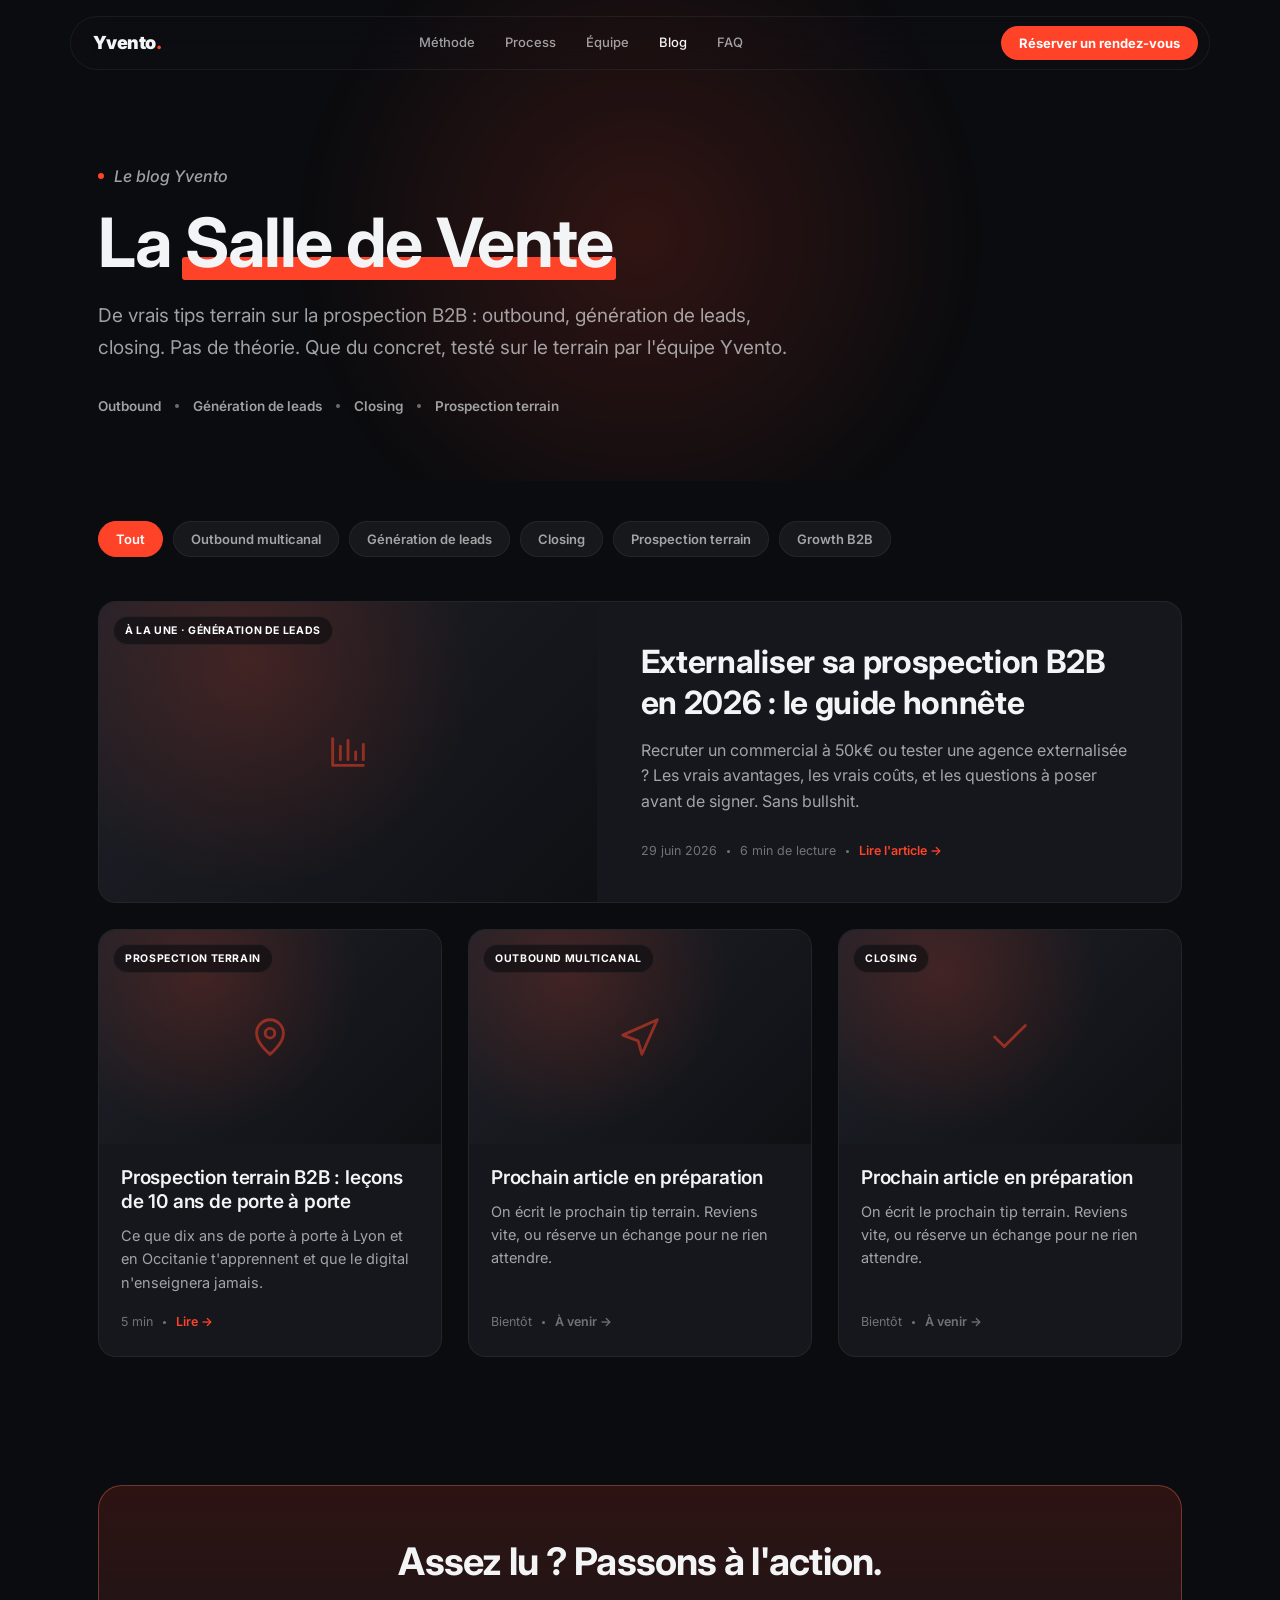
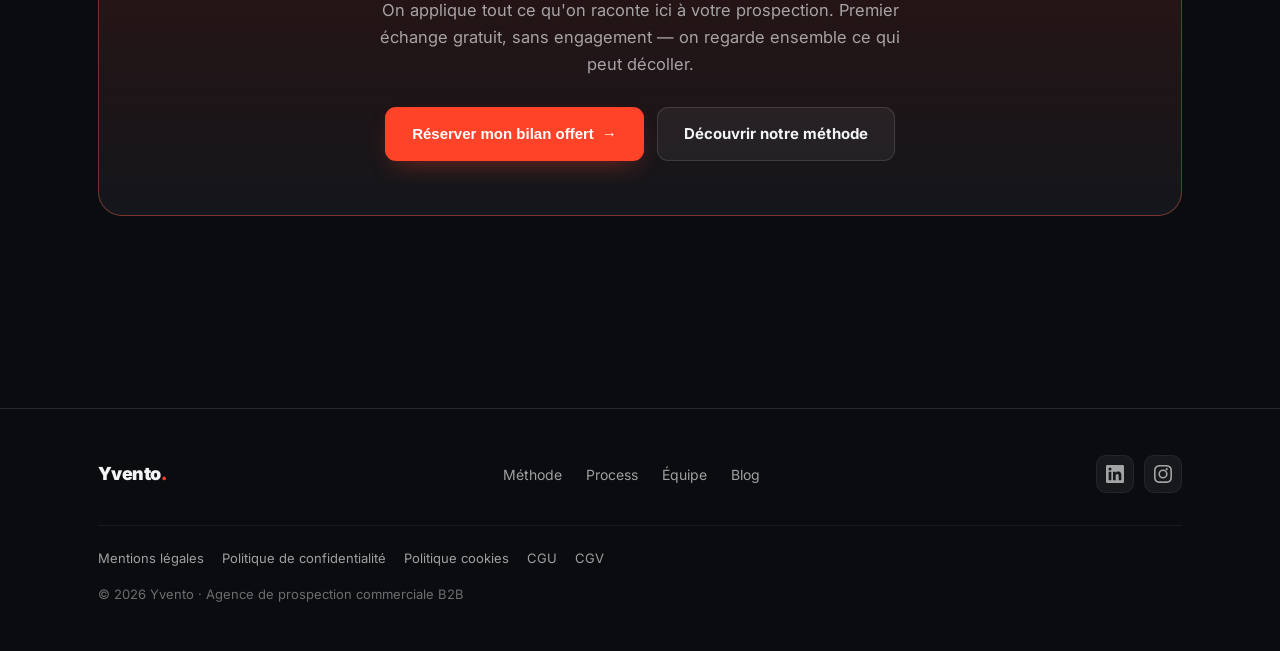
==== blog/index.html @ cb43f42a "Blog « La Salle de Vente » : page /blog/, 2 articles, SEO + liens sociaux - Nouvelle landing blog bl" ====
<!DOCTYPE html>
<html lang="fr" class="no-js">
<head>
<meta charset="UTF-8">
<script>document.documentElement.classList.remove('no-js');</script>
<meta name="viewport" content="width=device-width, initial-scale=1.0">
<link rel="icon" type="image/png" href="../assets/favicon.png">

<!-- ════════ SEO ════════ -->
<title>Blog prospection B2B | Yvento – La Salle de Vente</title>
<meta name="description" content="Ici, de vrais tips terrain sur la prospection B2B : outbound, génération de leads, closing. Pas de théorie. Que du concret. Par l'équipe Yvento.">
<meta name="robots" content="index, follow, max-image-preview:large">
<meta name="author" content="Yvento">
<link rel="canonical" href="https://yvento.fr/blog">

<meta property="og:type" content="website">
<meta property="og:title" content="Blog prospection B2B | Yvento – La Salle de Vente">
<meta property="og:description" content="De vrais tips terrain sur la prospection B2B : outbound, génération de leads, closing. Pas de théorie, que du concret.">
<meta property="og:url" content="https://yvento.fr/blog">
<meta property="og:image" content="https://yvento.fr/assets/favicon.png">
<meta name="twitter:card" content="summary_large_image">

<link rel="preconnect" href="https://fonts.googleapis.com">
<link rel="preconnect" href="https://fonts.gstatic.com" crossorigin>
<link href="https://fonts.googleapis.com/css2?family=Inter:ital,opsz,wght@0,14..32,400;0,14..32,500;0,14..32,600;0,14..32,700;0,14..32,800;0,14..32,900;1,14..32,400;1,14..32,500;1,14..32,600&display=swap" rel="stylesheet">
<link rel="stylesheet" href="../assets/blog.css">

<!-- ════════ Données structurées ════════ -->
<script type="application/ld+json">
{
  "@context": "https://schema.org",
  "@type": "Blog",
  "name": "La Salle de Vente",
  "alternateName": "Blog Yvento",
  "url": "https://yvento.fr/blog",
  "description": "De vrais tips terrain sur la prospection B2B : outbound, génération de leads, closing. Par l'équipe Yvento.",
  "inLanguage": "fr-FR",
  "publisher": {
    "@type": "Organization",
    "name": "Yvento",
    "url": "https://yvento.fr",
    "logo": "https://yvento.fr/assets/favicon.png"
  }
}
</script>
<script type="application/ld+json">
{
  "@context": "https://schema.org",
  "@type": "BreadcrumbList",
  "itemListElement": [
    { "@type": "ListItem", "position": 1, "name": "Accueil", "item": "https://yvento.fr/" },
    { "@type": "ListItem", "position": 2, "name": "La Salle de Vente", "item": "https://yvento.fr/blog" }
  ]
}
</script>
</head>
<body>

<!-- ════════ NAV ════════ -->
<nav id="mainNav">
  <div class="nav-inner">
    <a href="../index.html#top" class="nav-logo"><span class="nav-logo-text">Yvento<span class="pt">.</span></span></a>
    <div class="nav-links">
      <a href="../index.html#methode">Méthode</a>
      <a href="../index.html#process">Process</a>
      <a href="../index.html#equipe">Équipe</a>
      <a href="index.html" class="is-active">Blog</a>
      <a href="../index.html#faq">FAQ</a>
    </div>
    <button class="btn-filled-sm js-book" type="button">Réserver un rendez-vous</button>
  </div>
</nav>

<!-- ════════ HERO ════════ -->
<header class="bhero">
  <div class="wrap">
    <div class="bhero__text">
      <div class="eyebrow reveal">Le blog Yvento</div>
      <h1 class="reveal d1">La <span class="hl">Salle de Vente</span></h1>
      <p class="bhero__sub reveal d2">De vrais tips terrain sur la prospection B2B : outbound, génération de leads, closing. Pas de théorie. Que du concret, testé sur le terrain par l'équipe Yvento.</p>
      <div class="bhero__meta reveal d3">
        <span><b>Outbound</b></span><span class="dot"></span>
        <span><b>Génération de leads</b></span><span class="dot"></span>
        <span><b>Closing</b></span><span class="dot"></span>
        <span><b>Prospection terrain</b></span>
      </div>
    </div>
  </div>
</header>

<!-- ════════ ARTICLES ════════ -->
<main>
<section style="padding-top:40px">
  <div class="wrap">

    <!-- Filtres catégories (filtrage JS sur data-cat) -->
    <div class="cats reveal" role="tablist" aria-label="Filtrer par catégorie">
      <button class="cat is-active" data-filter="all" type="button">Tout</button>
      <button class="cat" data-filter="outbound" type="button">Outbound multicanal</button>
      <button class="cat" data-filter="leads" type="button">Génération de leads</button>
      <button class="cat" data-filter="closing" type="button">Closing</button>
      <button class="cat" data-filter="terrain" type="button">Prospection terrain</button>
      <button class="cat" data-filter="growth" type="button">Growth B2B</button>
    </div>

    <!-- Grille d'articles -->
    <div class="posts" id="postGrid">

      <!-- ░░ Article à la une ░░ -->
      <a class="pcard pcard--feat reveal" href="externaliser-prospection-b2b-2026.html" data-cat="leads">
        <div class="pcard__media pcard__media--ph">
          <span class="pcard__cat">À la une · Génération de leads</span>
          <svg viewBox="0 0 24 24" fill="none" stroke="#FF4329" stroke-width="1.5"><path d="M4 19V5M4 19h16M8 16V9M12 16V6M16 16v-4M20 16V8" stroke-linecap="round"/></svg>
        </div>
        <div class="pcard__body">
          <h2 class="pcard__title">Externaliser sa prospection B2B en 2026 : le guide honnête</h2>
          <p class="pcard__excerpt">Recruter un commercial à 50k€ ou tester une agence externalisée ? Les vrais avantages, les vrais coûts, et les questions à poser avant de signer. Sans bullshit.</p>
          <div class="pcard__foot">
            <span>29 juin 2026</span><span class="dot"></span>
            <span>6 min de lecture</span><span class="dot"></span>
            <span class="pcard__more">Lire l'article →</span>
          </div>
        </div>
      </a>

      <!-- ░░ Articles ░░ -->
      <a class="pcard reveal d1" href="prospection-terrain-b2b-porte-a-porte.html" data-cat="terrain">
        <div class="pcard__media pcard__media--ph">
          <span class="pcard__cat">Prospection terrain</span>
          <svg viewBox="0 0 24 24" fill="none" stroke="#FF4329" stroke-width="1.5"><path d="M12 21s-7-5.5-7-11a7 7 0 0114 0c0 5.5-7 11-7 11z" stroke-linejoin="round"/><circle cx="12" cy="10" r="2.5"/></svg>
        </div>
        <div class="pcard__body">
          <h3 class="pcard__title">Prospection terrain B2B : leçons de 10 ans de porte à porte</h3>
          <p class="pcard__excerpt">Ce que dix ans de porte à porte à Lyon et en Occitanie t'apprennent et que le digital n'enseignera jamais.</p>
          <div class="pcard__foot"><span>5 min</span><span class="dot"></span><span class="pcard__more">Lire →</span></div>
        </div>
      </a>

      <!-- ░░ Placeholders « à venir » — dupliquer article-modele.html puis remplacer ░░ -->
      <article class="pcard pcard--soon reveal d2" data-cat="outbound">
        <div class="pcard__media pcard__media--ph">
          <span class="pcard__cat">Outbound multicanal</span>
          <svg viewBox="0 0 24 24" fill="none" stroke="#FF4329" stroke-width="1.5"><path d="M3 11l18-8-8 18-2-7-8-3z" stroke-linejoin="round"/></svg>
        </div>
        <div class="pcard__body">
          <h3 class="pcard__title">Prochain article en préparation</h3>
          <p class="pcard__excerpt">On écrit le prochain tip terrain. Reviens vite, ou réserve un échange pour ne rien attendre.</p>
          <div class="pcard__foot"><span>Bientôt</span><span class="dot"></span><span class="pcard__more">À venir →</span></div>
        </div>
      </article>

      <article class="pcard pcard--soon reveal d3" data-cat="closing">
        <div class="pcard__media pcard__media--ph">
          <span class="pcard__cat">Closing</span>
          <svg viewBox="0 0 24 24" fill="none" stroke="#FF4329" stroke-width="1.5"><path d="M20 6L9 17l-5-5" stroke-linecap="round" stroke-linejoin="round"/></svg>
        </div>
        <div class="pcard__body">
          <h3 class="pcard__title">Prochain article en préparation</h3>
          <p class="pcard__excerpt">On écrit le prochain tip terrain. Reviens vite, ou réserve un échange pour ne rien attendre.</p>
          <div class="pcard__foot"><span>Bientôt</span><span class="dot"></span><span class="pcard__more">À venir →</span></div>
        </div>
      </article>

    </div>

    <p id="emptyState" style="display:none;text-align:center;color:var(--tx-3);padding:40px 0">Aucun article dans cette catégorie pour le moment.</p>
  </div>
</section>

<!-- ════════ CTA ════════ -->
<section style="padding-top:24px">
  <div class="wrap bcta">
    <div class="bcta__box reveal">
      <h2>Assez lu&nbsp;? Passons à l'action.</h2>
      <p>On applique tout ce qu'on raconte ici à votre prospection. Premier échange gratuit, sans engagement — on regarde ensemble ce qui peut décoller.</p>
      <div class="bcta__actions">
        <button class="btn btn--accent js-book" type="button">Réserver mon bilan offert <span class="arrow">→</span></button>
        <a href="../index.html#methode" class="btn btn--ghost">Découvrir notre méthode</a>
      </div>
    </div>
  </div>
</section>
</main>

<!-- ════════ FOOTER ════════ -->
<footer class="foot">
  <div class="wrap foot__in">
    <a href="../index.html#top" class="brand">Yvento<span class="pt">.</span></a>
    <div class="foot__links">
      <a href="../index.html#methode">Méthode</a>
      <a href="../index.html#process">Process</a>
      <a href="../index.html#equipe">Équipe</a>
      <a href="index.html">Blog</a>
    </div>
    <div class="foot__social">
      <a href="https://www.linkedin.com/company/yvento/?viewAsMember=true" target="_blank" rel="noopener" aria-label="Yvento sur LinkedIn"><svg viewBox="0 0 24 24" fill="currentColor"><path d="M20.45 20.45h-3.56v-5.57c0-1.33-.03-3.04-1.85-3.04-1.85 0-2.14 1.45-2.14 2.94v5.67H9.34V9h3.42v1.56h.05c.48-.9 1.64-1.85 3.37-1.85 3.6 0 4.27 2.37 4.27 5.45v6.29zM5.34 7.43a2.06 2.06 0 1 1 0-4.13 2.06 2.06 0 0 1 0 4.13zM7.12 20.45H3.56V9h3.56v11.45zM22.22 0H1.77C.79 0 0 .77 0 1.72v20.56C0 23.23.79 24 1.77 24h20.45c.98 0 1.78-.77 1.78-1.72V1.72C24 .77 23.2 0 22.22 0z"/></svg></a>
      <a href="https://www.instagram.com/yvento.fr/" target="_blank" rel="noopener" aria-label="Yvento sur Instagram"><svg viewBox="0 0 24 24" fill="currentColor"><path d="M12 2.16c3.2 0 3.58.01 4.85.07 1.17.05 1.8.25 2.23.41.56.22.96.48 1.38.9.42.42.68.82.9 1.38.16.43.36 1.06.41 2.23.06 1.27.07 1.65.07 4.85s-.01 3.58-.07 4.85c-.05 1.17-.25 1.8-.41 2.23-.22.56-.48.96-.9 1.38-.42.42-.82.68-1.38.9-.43.16-1.06.36-2.23.41-1.27.06-1.65.07-4.85.07s-3.58-.01-4.85-.07c-1.17-.05-1.8-.25-2.23-.41a3.7 3.7 0 0 1-1.38-.9 3.7 3.7 0 0 1-.9-1.38c-.16-.43-.36-1.06-.41-2.23-.06-1.27-.07-1.65-.07-4.85s.01-3.58.07-4.85c.05-1.17.25-1.8.41-2.23.22-.56.48-.96.9-1.38.42-.42.82-.68 1.38-.9.43-.16 1.06-.36 2.23-.41C8.42 2.17 8.8 2.16 12 2.16zM12 0C8.74 0 8.33.01 7.05.07 5.78.13 4.9.33 4.14.63c-.79.3-1.46.72-2.12 1.38C1.35 2.68.94 3.35.63 4.14.33 4.9.13 5.78.07 7.05.01 8.33 0 8.74 0 12s.01 3.67.07 4.95c.06 1.27.26 2.15.56 2.91.3.79.72 1.46 1.38 2.12.66.66 1.33 1.08 2.12 1.38.76.3 1.64.5 2.91.56C8.33 23.99 8.74 24 12 24s3.67-.01 4.95-.07c1.27-.06 2.15-.26 2.91-.56.79-.3 1.46-.72 2.12-1.38.66-.66 1.08-1.33 1.38-2.12.3-.76.5-1.64.56-2.91.06-1.28.07-1.69.07-4.95s-.01-3.67-.07-4.95c-.06-1.27-.26-2.15-.56-2.91-.3-.79-.72-1.46-1.38-2.12-.66-.66-1.33-1.08-2.12-1.38-.76-.3-1.64-.5-2.91-.56C15.67.01 15.26 0 12 0zm0 5.84A6.16 6.16 0 1 0 18.16 12 6.16 6.16 0 0 0 12 5.84zM12 16a4 4 0 1 1 4-4 4 4 0 0 1-4 4zm6.41-10.4a1.44 1.44 0 1 1-1.44-1.44 1.44 1.44 0 0 1 1.44 1.44z"/></svg></a>
    </div>
    <div class="foot__copy">
      <div class="foot__legal">
        <a href="../mentions-legales.html">Mentions légales</a>
        <a href="../confidentialite.html">Politique de confidentialité</a>
        <a href="../cookies.html">Politique cookies</a>
        <a href="../cgu.html">CGU</a>
        <a href="../cgv.html">CGV</a>
      </div>
      <div>© 2026 Yvento · Agence de prospection commerciale B2B</div>
    </div>
  </div>
</footer>

<script>
/* ── Nav : compactage au scroll ── */
const nav=document.getElementById('mainNav');
let ticking=false;
function onScroll(){if(!ticking){requestAnimationFrame(()=>{nav.classList.toggle('scrolled',scrollY>40);ticking=false;});ticking=true;}}
onScroll();addEventListener('scroll',onScroll,{passive:true});

/* ── Reveal au scroll ── */
const io=new IntersectionObserver((es)=>{es.forEach(e=>{if(e.isIntersecting){e.target.classList.add('in');io.unobserve(e.target);}});},{threshold:0.12,rootMargin:'0px 0px -8% 0px'});
document.querySelectorAll('.reveal').forEach(el=>io.observe(el));
setTimeout(()=>{document.querySelectorAll('.reveal:not(.in)').forEach(el=>el.classList.add('in'));},2600);

/* ── Filtres catégories ── */
const cats=document.querySelectorAll('.cat'),cards=document.querySelectorAll('#postGrid .pcard'),empty=document.getElementById('emptyState');
cats.forEach(btn=>btn.addEventListener('click',()=>{
  cats.forEach(b=>b.classList.remove('is-active'));btn.classList.add('is-active');
  const f=btn.dataset.filter;let shown=0;
  cards.forEach(c=>{const ok=(f==='all'||c.dataset.cat===f);c.style.display=ok?'':'none';if(ok)shown++;});
  empty.style.display=shown?'none':'block';
}));

/* ── Réservation (popup Calendly, identique à la home) ── */
const CALENDLY_URL="https://calendly.com/florian-laverdure-yvento/30min";
let cReady=false;
function loadCalendly(){return new Promise(res=>{
  if(cReady&&window.Calendly)return res();
  if(!document.querySelector('link[data-calendly]')){const l=document.createElement('link');l.rel='stylesheet';l.href='https://assets.calendly.com/assets/external/widget.css';l.setAttribute('data-calendly','');document.head.appendChild(l);}
  const s=document.createElement('script');s.src='https://assets.calendly.com/assets/external/widget.js';s.async=true;s.onload=()=>{cReady=true;res();};document.body.appendChild(s);
});}
async function bookCalendly(){await loadCalendly();window.Calendly.initPopupWidget({url:CALENDLY_URL});}
document.querySelectorAll('.js-book').forEach(b=>b.addEventListener('click',()=>bookCalendly()));
</script>
</body>
</html>
---- assets/blog.css ----
/* ════════════════════════════════════════════════════════════════
   YVENTO — La Salle de Vente (blog)
   Charte partagée : reprend les tokens & le chrome de index.html
   Utilisée par /blog/index.html et /blog/article-modele.html
   ════════════════════════════════════════════════════════════════ */

:root{
  --bg:#0B0C0F; --surface:#15171C; --surface-2:#1E2128; --ink:#0B0C0F;
  --line:rgba(255,255,255,0.12); --line-2:rgba(255,255,255,0.06);
  --tx:#F3F4F6; --tx-2:rgba(243,244,246,0.64); --tx-3:rgba(243,244,246,0.42);
  --lime:#FF4329; --lime-deep:#E5391F;
  --orange:#E0833A; --blue:#3B8EF0;
  --maxw:1140px; --maxw-read:740px;
  --ease:cubic-bezier(0.22,1,0.36,1); --ease-expo:cubic-bezier(0.16,1,0.3,1);
  --font:'Inter','Helvetica Neue',Helvetica,Arial,sans-serif;
  --mono:'Inter','Helvetica Neue',Helvetica,Arial,sans-serif;
  --serif:'Inter','Helvetica Neue',Helvetica,Arial,sans-serif;
}
*{margin:0;padding:0;box-sizing:border-box}
html{scroll-behavior:smooth;-webkit-text-size-adjust:100%}
body{font-family:var(--font);background:var(--bg);color:var(--tx);line-height:1.65;font-size:16px;-webkit-font-smoothing:antialiased;text-rendering:optimizeLegibility;overflow-x:hidden}
img{max-width:100%;display:block}
a{color:inherit;text-decoration:none}
::selection{background:var(--lime);color:#fff}
:focus-visible{outline:2px solid var(--tx);outline-offset:3px;border-radius:3px}

/* ── PRIMITIVES ── */
.wrap{max-width:var(--maxw);margin:0 auto;padding:0 28px;width:100%;position:relative;z-index:2}
section{padding:96px 0;position:relative;z-index:1}
.eyebrow{display:inline-flex;align-items:center;gap:10px;font-family:var(--serif);font-style:italic;font-size:16px;font-weight:500;color:var(--tx-2);margin-bottom:18px}
.eyebrow::before{content:"";width:6px;height:6px;border-radius:50%;background:var(--lime)}
h1,h2,h3{font-family:var(--serif);letter-spacing:-0.02em;line-height:1.12;color:var(--tx);font-weight:600}
h2.title{font-size:clamp(29px,3.7vw,44px);font-weight:600;letter-spacing:-0.02em}
.hl{font-style:normal;color:var(--tx);position:relative;white-space:nowrap;z-index:0}
.hl::after{content:"";position:absolute;left:-3px;right:-3px;bottom:.04em;height:.34em;background:var(--lime);z-index:-1;border-radius:3px}
.lead{font-size:clamp(16px,1.6vw,18px);color:var(--tx-2);line-height:1.7;max-width:58ch}
.section-head{max-width:680px;margin-bottom:48px}
.section-head.center{margin-left:auto;margin-right:auto;text-align:center}
.section-head.center .lead{margin-left:auto;margin-right:auto}

/* ── BOUTONS ── */
.btn{display:inline-flex;align-items:center;gap:8px;font-weight:700;font-size:15px;padding:14px 26px;border-radius:11px;cursor:pointer;border:1px solid transparent;transition:transform .25s var(--ease),background .25s,border-color .25s,box-shadow .25s;white-space:nowrap}
.btn--accent{background:var(--lime);color:#fff;box-shadow:0 10px 26px -10px rgba(255,67,41,0.45)}
.btn--accent:hover{background:var(--lime-deep);transform:translateY(-2px);box-shadow:0 16px 34px -12px rgba(255,67,41,0.55)}
.btn--ghost{background:rgba(255,255,255,0.05);color:var(--tx);border-color:var(--line)}
.btn--ghost:hover{border-color:var(--tx);transform:translateY(-2px)}
.arrow{transition:transform .25s var(--ease)}
.btn:hover .arrow{transform:translateX(4px)}

/* ── ANIMATIONS ── */
.reveal{opacity:0;transform:translateY(22px);transition:opacity .8s var(--ease),transform .8s var(--ease)}
.reveal.in{opacity:1;transform:none}
.reveal.d1{transition-delay:.08s}.reveal.d2{transition-delay:.16s}.reveal.d3{transition-delay:.24s}.reveal.d4{transition-delay:.32s}
@media (prefers-reduced-motion:reduce){.reveal{opacity:1;transform:none;transition:none}*{scroll-behavior:auto!important;animation:none!important}}
.no-js .reveal{opacity:1;transform:none}

/* ── NAV (glassmorphism, identique à la home) ── */
nav{position:fixed;top:16px;left:0;right:0;z-index:200;padding:0 5%;pointer-events:none}
.nav-inner{max-width:1140px;margin:0 auto;width:100%;display:flex;align-items:center;justify-content:space-between;gap:24px;pointer-events:auto;padding:9px 11px 9px 22px;background:rgba(18,20,24,0.28);border:1px solid var(--line-2);backdrop-filter:blur(16px) saturate(150%);-webkit-backdrop-filter:blur(16px) saturate(150%);border-radius:999px;transition:max-width .7s var(--ease-expo),background .45s,border-color .45s,box-shadow .45s}
nav.scrolled .nav-inner{max-width:960px;background:rgba(18,20,24,0.5);border-color:var(--line);box-shadow:0 10px 34px rgba(20,22,26,0.1)}
.nav-logo-text{font-weight:900;font-size:18px;color:var(--tx);letter-spacing:-0.03em}
.nav-logo-text .pt{color:var(--lime)}
.nav-links{display:flex;align-items:center;gap:30px}
.nav-links a{font-size:13px;font-weight:500;color:var(--tx-2);transition:color .2s}
.nav-links a:hover{color:var(--tx)}
.nav-links a.is-active{color:var(--tx)}
.btn-filled-sm{font-size:13px;font-weight:700;color:#fff;padding:9px 18px;background:var(--lime);border:none;border-radius:999px;cursor:pointer;transition:transform .3s,background .3s;font-family:inherit}
.btn-filled-sm:hover{background:var(--lime-deep);transform:translateY(-1px)}
@media (max-width:820px){.nav-links{display:none}}

/* ── HERO BLOG ── */
.bhero{padding:160px 0 64px;position:relative;overflow:hidden}
.bhero::before{content:"";position:absolute;top:-30%;left:50%;transform:translateX(-50%);width:760px;height:760px;background:radial-gradient(circle,rgba(255,67,41,0.16),transparent 62%);filter:blur(20px);z-index:0;pointer-events:none}
.bhero__text{max-width:760px;position:relative;z-index:2}
.bhero h1{font-size:clamp(38px,6.5vw,68px);font-weight:700;line-height:1.04;margin-bottom:22px}
.bhero__sub{font-size:clamp(16px,1.7vw,19px);color:var(--tx-2);max-width:60ch;line-height:1.7}
.bhero__meta{margin-top:30px;display:flex;gap:10px 14px;align-items:center;flex-wrap:wrap;font-size:13.5px;color:var(--tx-3)}
.bhero__meta .dot{width:4px;height:4px;border-radius:50%;background:var(--tx-3)}
.bhero__meta b{color:var(--tx-2);font-weight:600}

/* ── FILTRES CATÉGORIES ── */
.cats{display:flex;gap:10px;flex-wrap:wrap;margin:0 0 44px}
.cat{font-size:13px;font-weight:600;color:var(--tx-2);background:rgba(255,255,255,0.05);border:1px solid var(--line-2);border-radius:999px;padding:9px 17px;cursor:pointer;transition:color .2s,border-color .2s,background .2s;font-family:inherit}
.cat:hover{color:var(--tx);border-color:var(--line)}
.cat.is-active{color:#fff;background:var(--lime);border-color:var(--lime)}

/* ── GRILLE D'ARTICLES ── */
.posts{display:grid;grid-template-columns:repeat(3,1fr);gap:26px}
@media (max-width:900px){.posts{grid-template-columns:repeat(2,1fr)}}
@media (max-width:600px){.posts{grid-template-columns:1fr}}

.pcard{display:flex;flex-direction:column;background:var(--surface);border:1px solid var(--line-2);border-radius:18px;overflow:hidden;transition:transform .35s var(--ease),border-color .35s,box-shadow .35s;height:100%}
.pcard:hover{transform:translateY(-5px);border-color:var(--line);box-shadow:0 24px 50px -24px rgba(0,0,0,0.7)}
.pcard__media{position:relative;aspect-ratio:16/10;background:linear-gradient(135deg,var(--surface-2),#0E1014);overflow:hidden}
.pcard__media img{width:100%;height:100%;object-fit:cover;transition:transform .6s var(--ease)}
.pcard:hover .pcard__media img{transform:scale(1.04)}
.pcard__media--ph{display:flex;align-items:center;justify-content:center}
.pcard__media--ph::after{content:"";position:absolute;inset:0;background:radial-gradient(circle at 30% 20%,rgba(255,67,41,0.18),transparent 55%)}
.pcard__media--ph svg{width:46px;height:46px;opacity:.5;position:relative;z-index:1}
.pcard__cat{position:absolute;top:14px;left:14px;z-index:2;font-size:10.5px;font-weight:700;letter-spacing:.06em;text-transform:uppercase;color:#fff;background:rgba(11,12,15,0.6);backdrop-filter:blur(8px);border:1px solid var(--line-2);padding:5px 11px;border-radius:999px}
.pcard__body{display:flex;flex-direction:column;flex:1;padding:22px 22px 24px}
.pcard__title{font-size:19px;font-weight:600;line-height:1.28;letter-spacing:-0.01em;margin-bottom:10px}
.pcard__excerpt{font-size:14.5px;color:var(--tx-2);line-height:1.6;margin-bottom:18px}
.pcard__foot{margin-top:auto;display:flex;align-items:center;gap:10px;font-size:12.5px;color:var(--tx-3)}
.pcard__foot .dot{width:3px;height:3px;border-radius:50%;background:var(--tx-3)}
.pcard__more{color:var(--lime);font-weight:600}
.pcard:hover .pcard__title{color:#fff}

/* Carte « à la une » (1ère ligne, pleine largeur) */
.pcard--feat{grid-column:1/-1;flex-direction:row;align-items:stretch}
.pcard--feat .pcard__media{aspect-ratio:auto;flex:0 0 46%;min-height:300px}
.pcard--feat .pcard__body{justify-content:center;padding:40px 44px}
.pcard--feat .pcard__title{font-size:clamp(24px,2.6vw,32px);font-weight:700;margin-bottom:14px}
.pcard--feat .pcard__excerpt{font-size:16px;max-width:54ch}
@media (max-width:760px){.pcard--feat{flex-direction:column}.pcard--feat .pcard__media{flex:none;min-height:0;aspect-ratio:16/10}.pcard--feat .pcard__body{padding:26px 24px}}

/* État « bientôt » pour les placeholders */
.pcard--soon{cursor:default}
.pcard--soon:hover{transform:none;border-color:var(--line-2);box-shadow:none}
.pcard--soon .pcard__more{color:var(--tx-3)}

/* ── NEWSLETTER / CTA blog ── */
.bcta{margin:8px auto 0;max-width:var(--maxw)}
.bcta__box{background:linear-gradient(180deg,rgba(255,67,41,0.14),var(--surface));border:1px solid color-mix(in srgb,var(--lime) 28%,var(--line));border-radius:24px;padding:54px 48px;text-align:center}
.bcta__box h2{font-size:clamp(26px,3.4vw,38px);font-weight:700;margin-bottom:14px}
.bcta__box p{color:var(--tx-2);max-width:52ch;margin:0 auto 28px;font-size:16.5px}
.bcta__actions{display:flex;gap:13px;justify-content:center;flex-wrap:wrap}
@media (max-width:520px){.bcta__box{padding:38px 24px}}

/* ════════════════ ARTICLE (template) ════════════════ */
.breadcrumb{padding:130px 0 0;font-size:13px;color:var(--tx-3)}
.breadcrumb a{color:var(--tx-2);transition:color .2s}
.breadcrumb a:hover{color:var(--tx)}
.breadcrumb .sep{margin:0 9px;color:var(--tx-3)}

.ahead{max-width:var(--maxw-read);margin:0 auto;padding:34px 28px 40px}
.ahead__cat{display:inline-block;font-size:11px;font-weight:700;letter-spacing:.08em;text-transform:uppercase;color:#fff;background:var(--lime);padding:5px 12px;border-radius:999px;margin-bottom:20px}
.ahead h1{font-size:clamp(30px,4.6vw,50px);font-weight:700;line-height:1.08;margin-bottom:22px}
.ahead__lead{font-size:clamp(17px,1.9vw,21px);color:var(--tx-2);line-height:1.6}
.ahead__meta{margin-top:30px;padding-top:24px;border-top:1px solid var(--line-2);display:flex;align-items:center;gap:14px;flex-wrap:wrap}
.ahead__avatar{width:44px;height:44px;border-radius:50%;object-fit:cover;background:var(--surface-2);border:1px solid var(--line-2)}
.ahead__who b{display:block;font-size:14.5px;font-weight:600;color:var(--tx)}
.ahead__who span{font-size:13px;color:var(--tx-3)}
.ahead__when{margin-left:auto;font-size:13px;color:var(--tx-3);display:flex;gap:8px;align-items:center}
.ahead__when .dot{width:3px;height:3px;border-radius:50%;background:var(--tx-3)}

.acover{max-width:var(--maxw);margin:0 auto 8px;padding:0 28px}
.acover__img{width:100%;aspect-ratio:16/8;object-fit:cover;border-radius:20px;border:1px solid var(--line-2);background:linear-gradient(135deg,var(--surface-2),#0E1014)}

/* Corps de l'article : typographie longue lecture */
.prose{max-width:var(--maxw-read);margin:0 auto;padding:48px 28px 24px;font-size:17.5px;line-height:1.78;color:var(--tx-2)}
.prose>*+*{margin-top:1.45em}
.prose h2{font-size:clamp(24px,3vw,32px);font-weight:700;color:var(--tx);line-height:1.18;margin-top:2em;letter-spacing:-0.02em}
.prose h3{font-size:clamp(20px,2.3vw,24px);font-weight:600;color:var(--tx);margin-top:1.7em}
.prose p{color:var(--tx-2)}
.prose strong{color:var(--tx);font-weight:600}
.prose a{color:var(--lime);text-decoration:underline;text-underline-offset:3px;text-decoration-thickness:1px}
.prose a:hover{color:var(--lime-deep)}
.prose ul,.prose ol{padding-left:1.3em;color:var(--tx-2)}
.prose li{margin-top:.55em}
.prose ul li::marker{color:var(--lime)}
.prose blockquote{border-left:3px solid var(--lime);padding:4px 0 4px 22px;font-size:20px;line-height:1.55;color:var(--tx);font-style:italic}
.prose img,.prose figure img{width:100%;border-radius:16px;border:1px solid var(--line-2)}
.prose figure figcaption{margin-top:10px;font-size:13px;color:var(--tx-3);text-align:center}
.prose hr{border:none;border-top:1px solid var(--line-2)}
.prose code{font-family:var(--mono);font-size:.9em;background:var(--surface-2);border:1px solid var(--line-2);padding:2px 7px;border-radius:6px;color:var(--tx)}
/* Encart conseil */
.callout{background:var(--surface);border:1px solid var(--line-2);border-left:3px solid var(--lime);border-radius:14px;padding:20px 24px;font-size:16px}
.callout b{color:var(--tx)}

/* Tableau comparatif dans le corps */
.prose .tablewrap{overflow-x:auto;-webkit-overflow-scrolling:touch}
.prose table{width:100%;border-collapse:collapse;font-size:15px;min-width:440px}
.prose table th,.prose table td{text-align:left;padding:13px 16px;border-bottom:1px solid var(--line-2);vertical-align:top}
.prose table thead th{color:var(--tx);font-weight:600;font-size:13px;background:var(--surface);border-bottom:1px solid var(--line)}
.prose table tbody th{color:var(--tx);font-weight:600}
.prose table tbody tr:hover{background:rgba(255,255,255,0.02)}
.prose table td{color:var(--tx-2)}

/* CTA intermédiaire dans le corps de l'article */
.ctabox{background:linear-gradient(180deg,rgba(255,67,41,0.13),var(--surface));border:1px solid color-mix(in srgb,var(--lime) 26%,var(--line));border-radius:16px;padding:24px 26px;display:flex;align-items:center;gap:20px;flex-wrap:wrap;justify-content:space-between}
.ctabox p{margin:0;font-size:16px;color:var(--tx);max-width:46ch}
.ctabox .btn{flex-shrink:0}

/* Citation client mise en avant */
.clientquote{background:var(--surface);border:1px solid var(--line-2);border-radius:18px;padding:30px 32px}
.clientquote p{font-size:20px;line-height:1.5;color:var(--tx);font-style:italic;margin:0 0 16px}
.clientquote cite{font-style:normal;font-size:14px;color:var(--tx-2);font-weight:600}
.clientquote cite b{color:var(--tx)}

/* Partage */
.ashare{max-width:var(--maxw-read);margin:0 auto;padding:8px 28px 0;display:flex;align-items:center;gap:12px;flex-wrap:wrap;font-size:13px;color:var(--tx-3)}
.ashare a{display:inline-flex;align-items:center;gap:7px;font-size:13px;font-weight:600;color:var(--tx-2);background:rgba(255,255,255,0.05);border:1px solid var(--line-2);border-radius:999px;padding:8px 15px;transition:color .2s,border-color .2s}
.ashare a:hover{color:var(--tx);border-color:var(--line)}

/* Bloc auteur */
.author{max-width:var(--maxw-read);margin:48px auto 0;padding:0 28px}
.author__box{display:flex;gap:18px;align-items:flex-start;background:var(--surface);border:1px solid var(--line-2);border-radius:18px;padding:26px}
.author__box img{width:58px;height:58px;border-radius:50%;flex-shrink:0;object-fit:cover;background:var(--surface-2);border:1px solid var(--line-2)}
.author__box b{font-size:16px;color:var(--tx)}
.author__box .role{font-size:13px;color:var(--lime);font-weight:600;margin:2px 0 8px}
.author__box p{font-size:14.5px;color:var(--tx-2);line-height:1.6}

/* À lire ensuite */
.related{padding:80px 0 0}
.related h2{font-size:clamp(22px,2.8vw,30px);font-weight:700;margin-bottom:34px}

/* ── FOOTER (identique à la home) ── */
.foot{border-top:1px solid var(--line);padding:46px 0;margin-top:96px}
.foot__in{display:flex;align-items:center;justify-content:space-between;gap:24px;flex-wrap:wrap}
.foot .brand{font-weight:900;font-size:18px;letter-spacing:-0.03em}
.foot .brand .pt{color:var(--lime)}
.foot__links{display:flex;gap:24px;flex-wrap:wrap}
.foot__links a{font-size:14px;color:var(--tx-2);transition:color .2s}
.foot__links a:hover{color:var(--tx)}
.foot__social{display:inline-flex;gap:10px;align-items:center}
.foot__social a{display:inline-flex;align-items:center;justify-content:center;width:38px;height:38px;border-radius:10px;background:rgba(255,255,255,0.05);border:1px solid var(--line-2);color:var(--tx-2);transition:color .2s,border-color .2s,transform .2s}
.foot__social a:hover{color:var(--tx);border-color:var(--line);transform:translateY(-2px)}
.foot__social svg{width:18px;height:18px}
.foot__copy{font-size:13px;color:var(--tx-3);width:100%;border-top:1px solid var(--line-2);padding-top:22px;margin-top:8px;display:flex;flex-direction:column;gap:14px}
.foot__legal{display:flex;flex-wrap:wrap;gap:8px 18px;align-items:center}
.foot__legal a,.foot__legal button{font-size:13px;color:var(--tx-2);background:none;border:none;padding:0;font-family:inherit;cursor:pointer;transition:color .2s}
.foot__legal a:hover,.foot__legal button:hover{color:var(--tx);text-decoration:underline}

@media (max-width:900px){section{padding:72px 0}}
@media (max-width:520px){.wrap{padding:0 20px}.bhero{padding:130px 0 48px}}
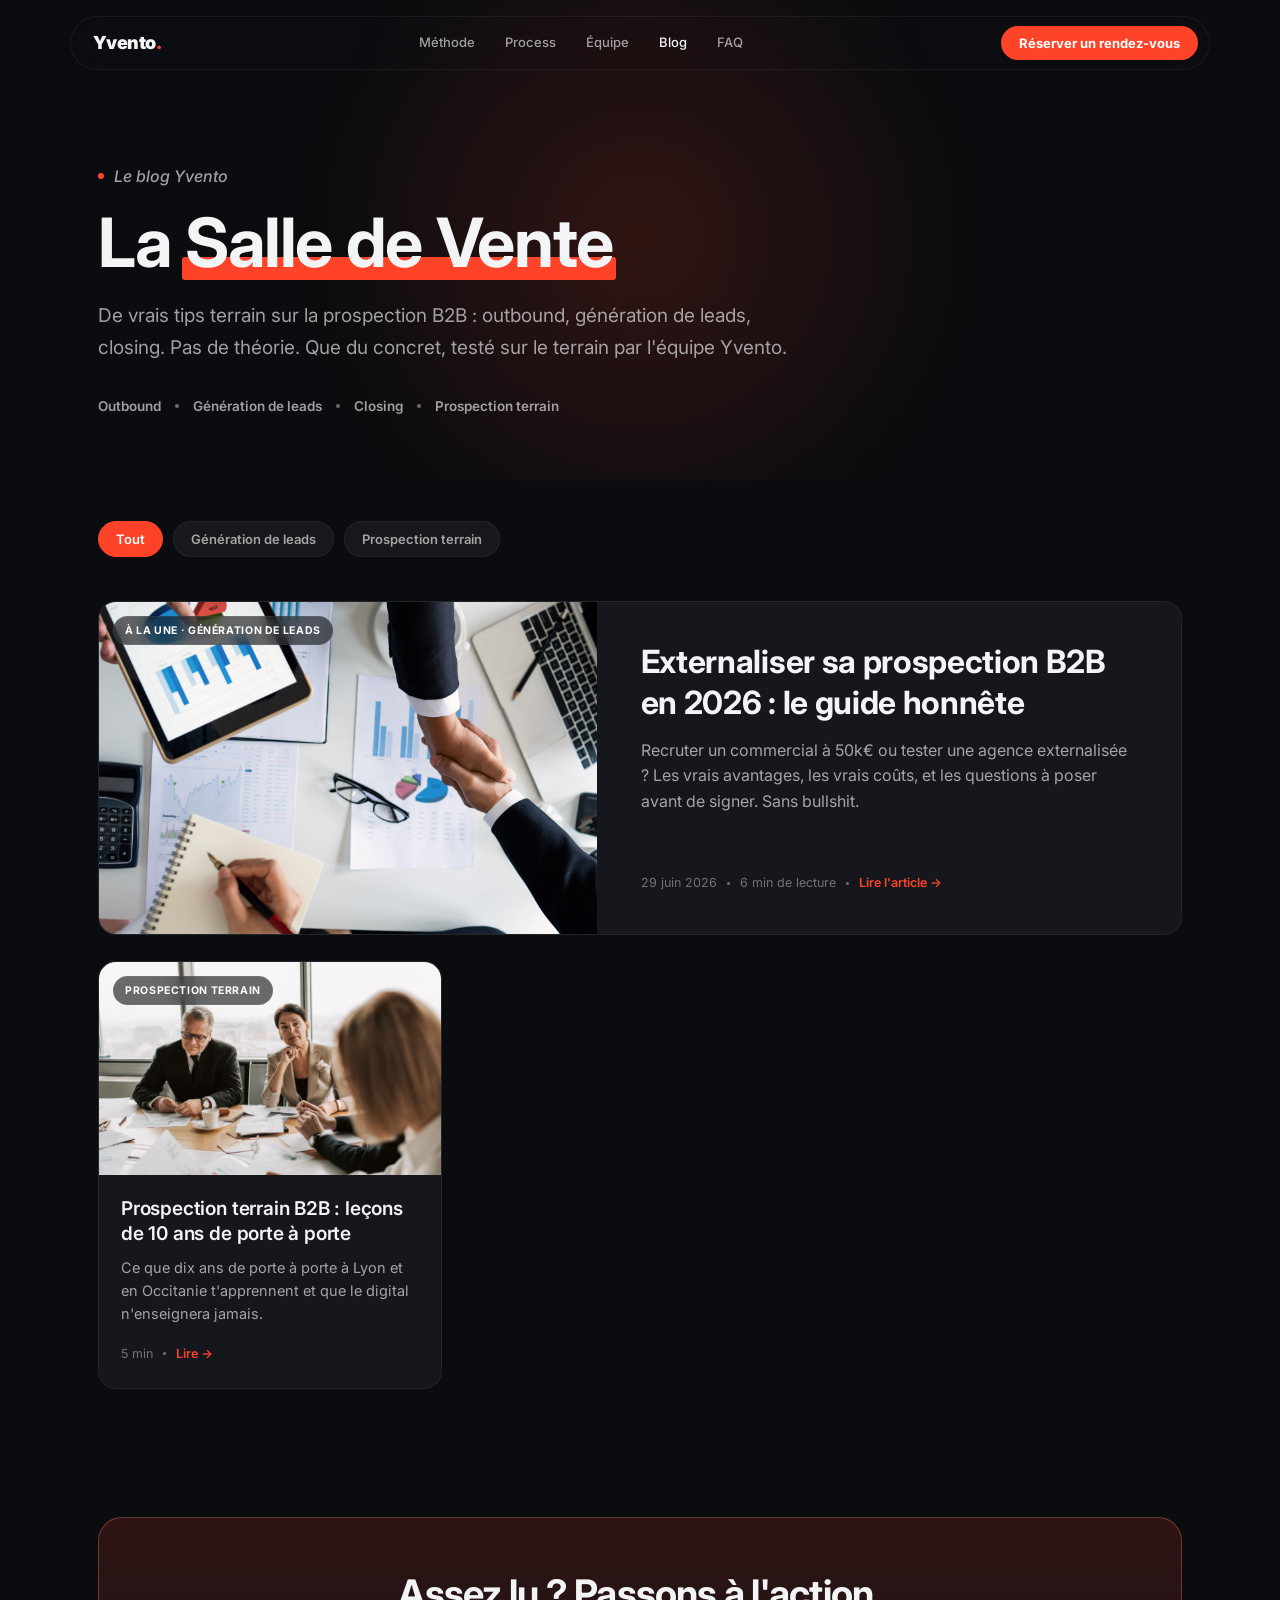
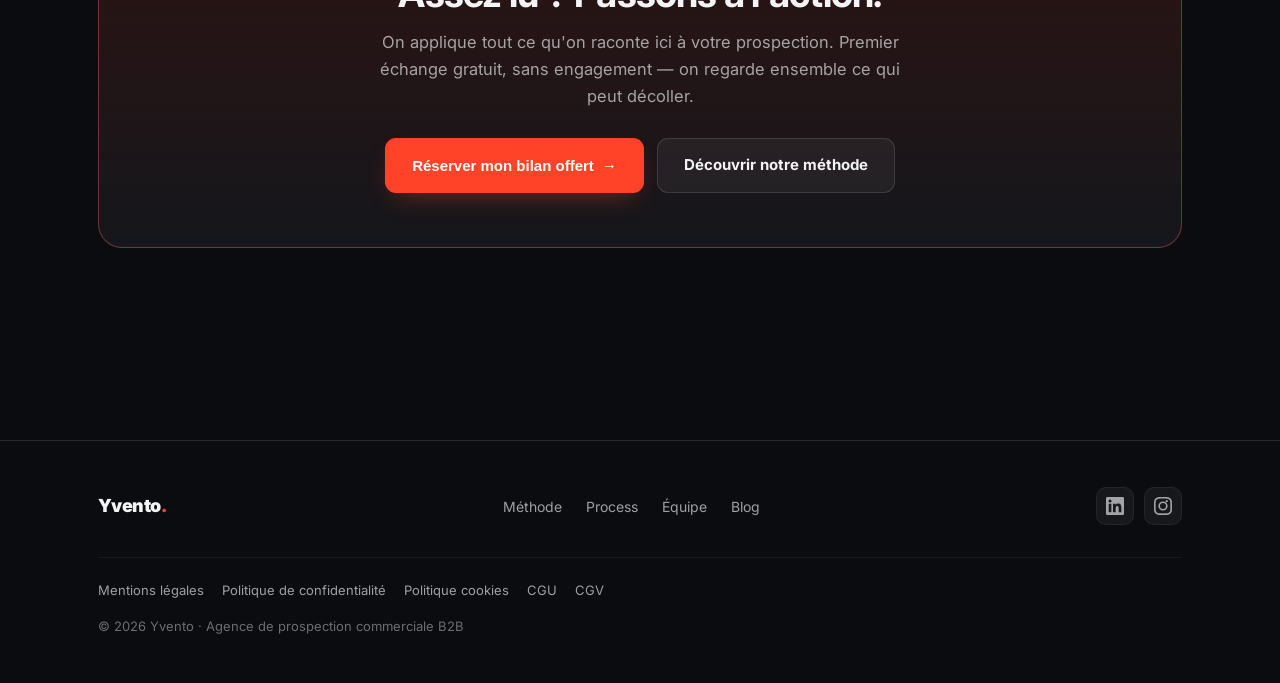
==== commit 0ed70947: "Home : anim icônes/offres, jauge diagnostic, footer ; Blog : photos de couverture - Home : icônes of" ====
--- a/blog/index.html
+++ b/blog/index.html
@@ -96,11 +96,8 @@
     <!-- Filtres catégories (filtrage JS sur data-cat) -->
     <div class="cats reveal" role="tablist" aria-label="Filtrer par catégorie">
       <button class="cat is-active" data-filter="all" type="button">Tout</button>
-      <button class="cat" data-filter="outbound" type="button">Outbound multicanal</button>
       <button class="cat" data-filter="leads" type="button">Génération de leads</button>
-      <button class="cat" data-filter="closing" type="button">Closing</button>
       <button class="cat" data-filter="terrain" type="button">Prospection terrain</button>
-      <button class="cat" data-filter="growth" type="button">Growth B2B</button>
     </div>
 
     <!-- Grille d'articles -->
@@ -108,9 +105,9 @@
 
       <!-- ░░ Article à la une ░░ -->
       <a class="pcard pcard--feat reveal" href="externaliser-prospection-b2b-2026.html" data-cat="leads">
-        <div class="pcard__media pcard__media--ph">
+        <div class="pcard__media">
           <span class="pcard__cat">À la une · Génération de leads</span>
-          <svg viewBox="0 0 24 24" fill="none" stroke="#FF4329" stroke-width="1.5"><path d="M4 19V5M4 19h16M8 16V9M12 16V6M16 16v-4M20 16V8" stroke-linecap="round"/></svg>
+          <img src="../assets/blog-externalisation.jpg" alt="Poignée de main entre dirigeants au-dessus de graphiques de performance commerciale" loading="lazy">
         </div>
         <div class="pcard__body">
           <h2 class="pcard__title">Externaliser sa prospection B2B en 2026 : le guide honnête</h2>
@@ -125,9 +122,9 @@
 
       <!-- ░░ Articles ░░ -->
       <a class="pcard reveal d1" href="prospection-terrain-b2b-porte-a-porte.html" data-cat="terrain">
-        <div class="pcard__media pcard__media--ph">
+        <div class="pcard__media">
           <span class="pcard__cat">Prospection terrain</span>
-          <svg viewBox="0 0 24 24" fill="none" stroke="#FF4329" stroke-width="1.5"><path d="M12 21s-7-5.5-7-11a7 7 0 0114 0c0 5.5-7 11-7 11z" stroke-linejoin="round"/><circle cx="12" cy="10" r="2.5"/></svg>
+          <img src="../assets/blog-terrain.jpg" alt="Réunion commerciale en face-à-face autour d'une table de négociation" loading="lazy">
         </div>
         <div class="pcard__body">
           <h3 class="pcard__title">Prospection terrain B2B : leçons de 10 ans de porte à porte</h3>
@@ -135,31 +132,6 @@
           <div class="pcard__foot"><span>5 min</span><span class="dot"></span><span class="pcard__more">Lire →</span></div>
         </div>
       </a>
-
-      <!-- ░░ Placeholders « à venir » — dupliquer article-modele.html puis remplacer ░░ -->
-      <article class="pcard pcard--soon reveal d2" data-cat="outbound">
-        <div class="pcard__media pcard__media--ph">
-          <span class="pcard__cat">Outbound multicanal</span>
-          <svg viewBox="0 0 24 24" fill="none" stroke="#FF4329" stroke-width="1.5"><path d="M3 11l18-8-8 18-2-7-8-3z" stroke-linejoin="round"/></svg>
-        </div>
-        <div class="pcard__body">
-          <h3 class="pcard__title">Prochain article en préparation</h3>
-          <p class="pcard__excerpt">On écrit le prochain tip terrain. Reviens vite, ou réserve un échange pour ne rien attendre.</p>
-          <div class="pcard__foot"><span>Bientôt</span><span class="dot"></span><span class="pcard__more">À venir →</span></div>
-        </div>
-      </article>
-
-      <article class="pcard pcard--soon reveal d3" data-cat="closing">
-        <div class="pcard__media pcard__media--ph">
-          <span class="pcard__cat">Closing</span>
-          <svg viewBox="0 0 24 24" fill="none" stroke="#FF4329" stroke-width="1.5"><path d="M20 6L9 17l-5-5" stroke-linecap="round" stroke-linejoin="round"/></svg>
-        </div>
-        <div class="pcard__body">
-          <h3 class="pcard__title">Prochain article en préparation</h3>
-          <p class="pcard__excerpt">On écrit le prochain tip terrain. Reviens vite, ou réserve un échange pour ne rien attendre.</p>
-          <div class="pcard__foot"><span>Bientôt</span><span class="dot"></span><span class="pcard__more">À venir →</span></div>
-        </div>
-      </article>
 
     </div>
 
